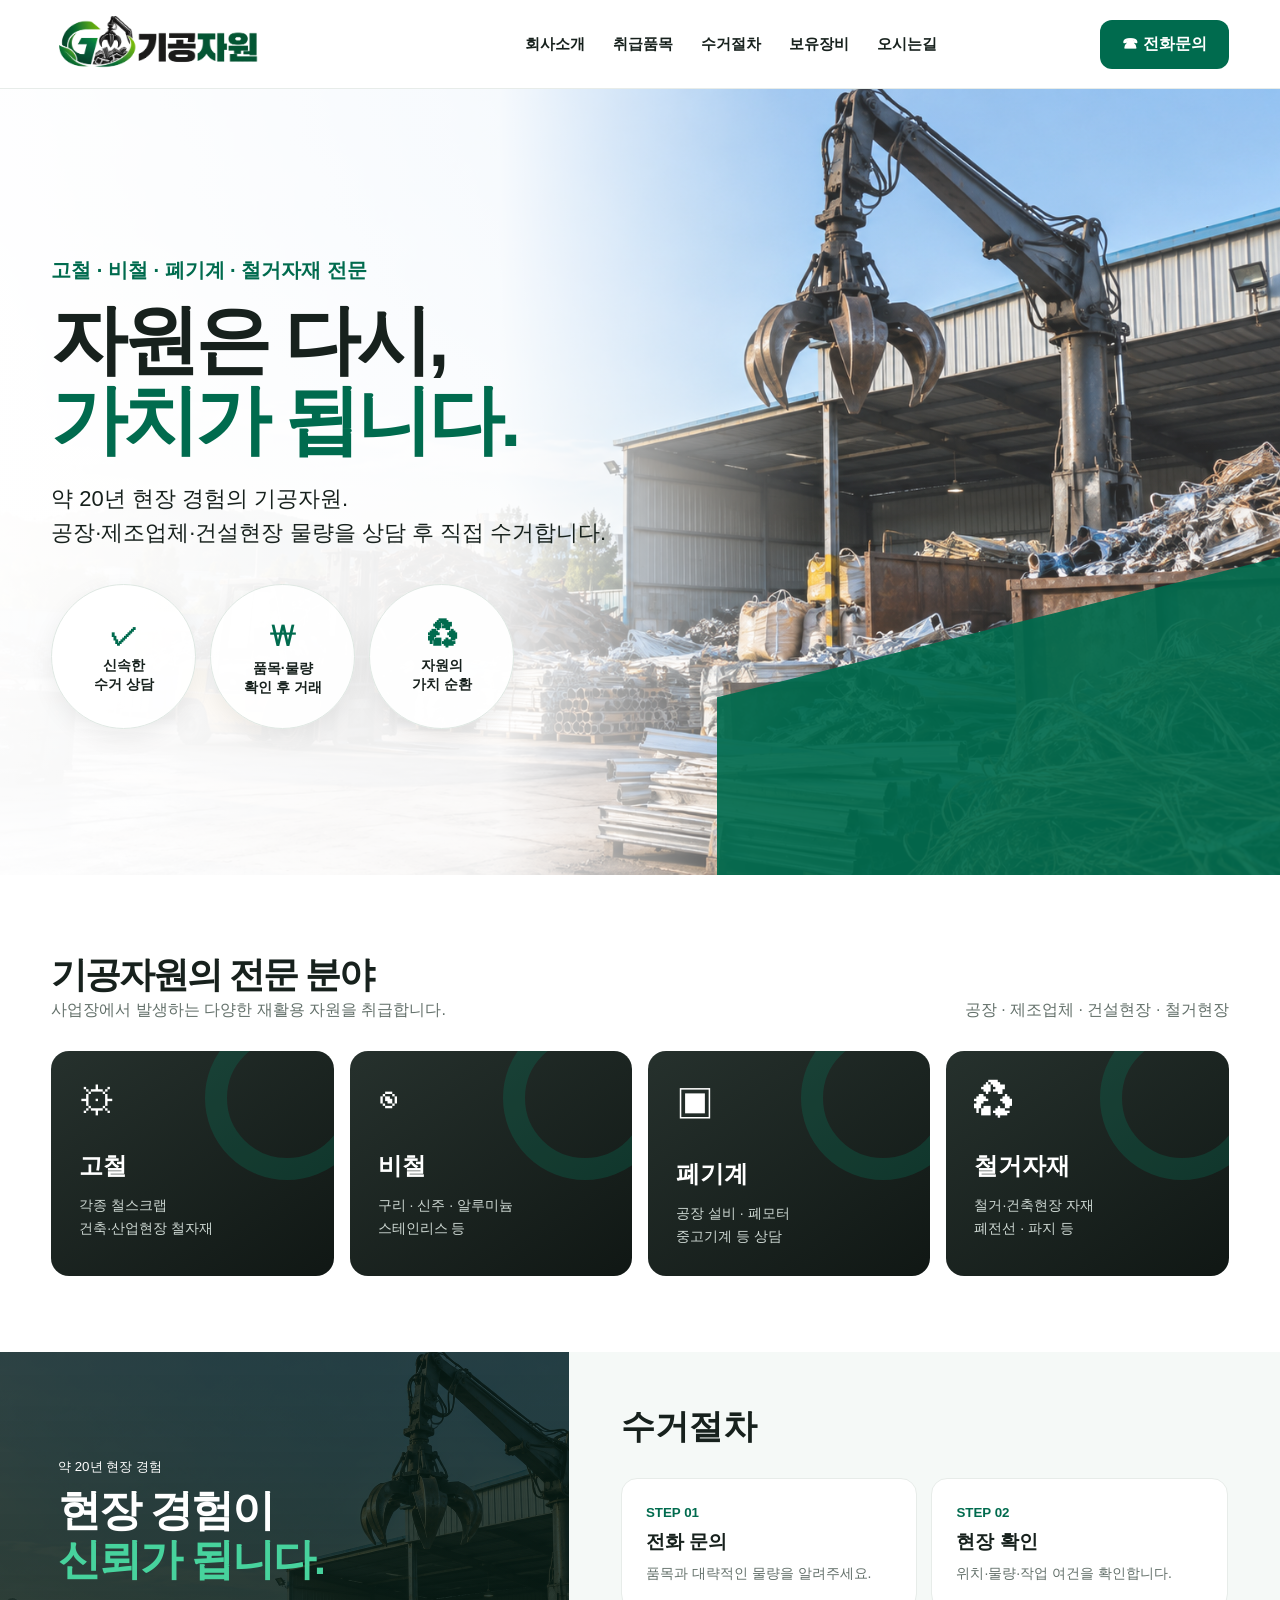
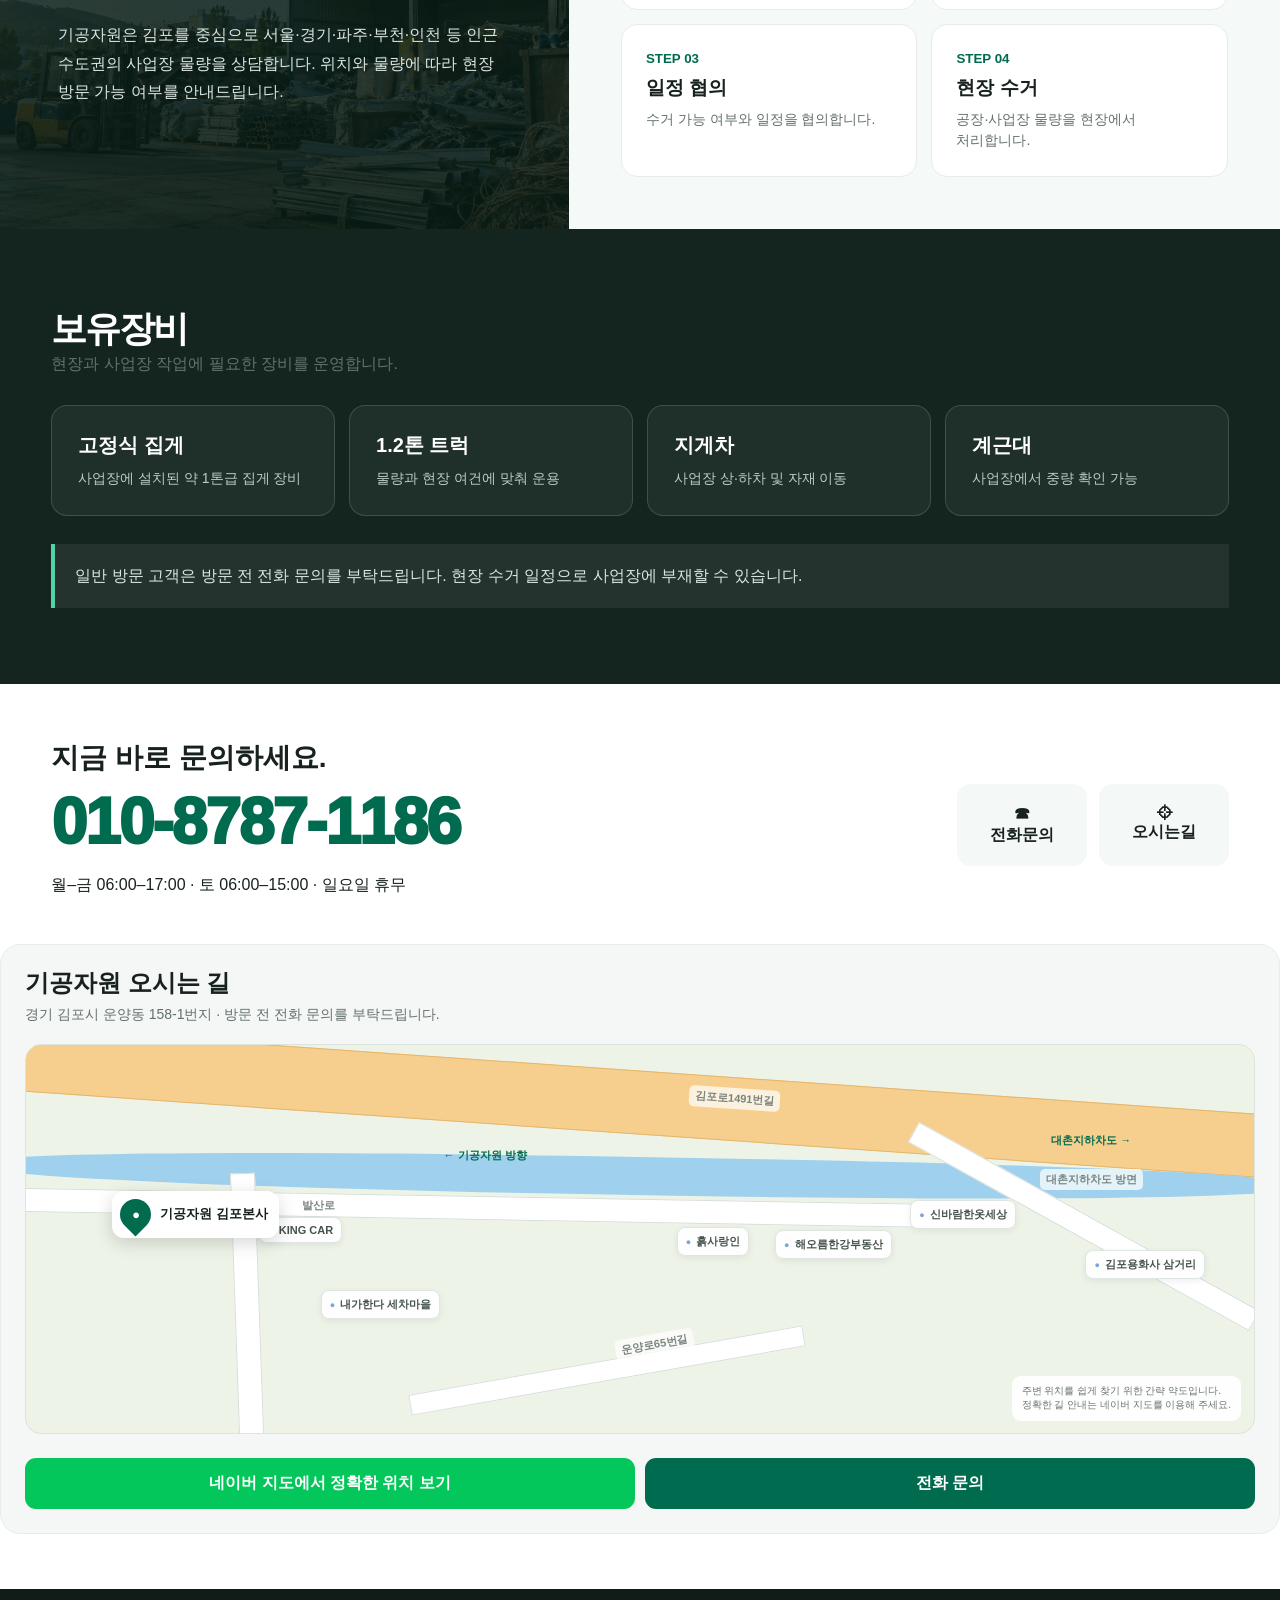
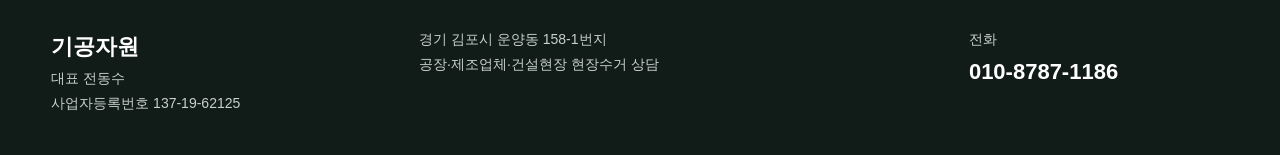
==== index.html @ 9118cd98 "Add files via upload" ====
<!doctype html>
<html lang="ko">
<head>

<title>김포 고철·비철 매입·현장수거 | 기공자원</title>
<meta name="description" content="김포 기공자원은 약 20년 현장 경험을 바탕으로 공장·제조업체·건설현장·철거현장의 고철, 비철, 구리, 신주, 알루미늄, 스테인리스, 폐전선, 폐모터, 폐기계, 철거자재를 상담 후 현장 수거합니다.">
<meta name="keywords" content="김포 고철, 김포 비철, 고철 매입, 비철 매입, 김포 고물상, 공장 고철 수거, 폐기계 매입, 폐전선 매입, 철거자재, 기공자원">
<meta name="robots" content="index,follow,max-image-preview:large,max-snippet:-1,max-video-preview:-1">
<meta name="googlebot" content="index,follow">
<meta name="Yeti" content="index,follow">
<meta name="author" content="기공자원">
<meta name="theme-color" content="#006b4e">
<meta name="format-detection" content="telephone=yes">
<meta name="geo.region" content="KR-41">
<meta name="geo.placename" content="김포시 운양동">
<link rel="icon" type="image/png" sizes="32x32" href="/assets/favicon-32.png">
<link rel="icon" type="image/png" sizes="192x192" href="/assets/favicon-192.png">
<link rel="apple-touch-icon" sizes="180x180" href="/assets/apple-touch-icon.png">
<link rel="manifest" href="/site.webmanifest">

<meta property="og:type" content="website">
<meta property="og:locale" content="ko_KR">
<meta property="og:site_name" content="기공자원">
<meta property="og:title" content="김포 고철·비철 매입·현장수거 | 기공자원">
<meta property="og:description" content="공장·제조업체·건설현장·철거현장의 고철·비철·폐기계·철거자재 현장 수거 상담. 약 20년 현장 경험의 김포 기공자원.">
<meta property="og:image" content="https://xn--ob0b9wn45c6va.kr/assets/og-image.jpg">
<meta property="og:image:width" content="1200">
<meta property="og:image:height" content="630">
<meta name="twitter:card" content="summary_large_image">
<meta name="twitter:title" content="김포 고철·비철 매입·현장수거 | 기공자원">
<meta name="twitter:description" content="공장·제조업체·건설현장 고철·비철·폐기계·철거자재 현장 수거 상담.">
<meta name="twitter:image" content="https://xn--ob0b9wn45c6va.kr/assets/og-image.jpg">

<link rel="canonical" href="https://xn--ob0b9wn45c6va.kr/">
<meta property="og:url" content="https://xn--ob0b9wn45c6va.kr/">
<!-- 네이버/구글 소유확인 코드는 발급 후 아래에 추가
<meta name="naver-site-verification" content="발급코드">
<meta name="google-site-verification" content="발급코드">
-->

<script type="application/ld+json">
{
  "@context": "https://schema.org",
  "@type": "LocalBusiness",
  "name": "기공자원",
  "url": "https://xn--ob0b9wn45c6va.kr/",
  "alternateName": "기공자원 김포본사",
  "description": "김포를 중심으로 공장, 제조업체, 건설현장, 철거현장의 고철·비철·폐기계·철거자재를 상담 후 현장 수거하는 자원 재활용 사업장",
  "image": "https://xn--ob0b9wn45c6va.kr/assets/og-image.jpg",
  "logo": "https://xn--ob0b9wn45c6va.kr/assets/favicon-512.png",
  "telephone": "+82-10-8787-1186",
  "address": {
    "@type": "PostalAddress",
    "streetAddress": "운양동 158-1번지",
    "addressLocality": "김포시",
    "addressRegion": "경기도",
    "addressCountry": "KR"
  },
  "areaServed": ["김포","서울","경기","파주","부천","인천"],
  "openingHoursSpecification": [
    {
      "@type": "OpeningHoursSpecification",
      "dayOfWeek": ["Monday","Tuesday","Wednesday","Thursday","Friday"],
      "opens": "06:00",
      "closes": "17:00"
    },
    {
      "@type": "OpeningHoursSpecification",
      "dayOfWeek": "Saturday",
      "opens": "06:00",
      "closes": "15:00"
    }
  ],
  "sameAs": ["https://m.place.naver.com/place/31618873/home"]
}
</script>

<meta charset="utf-8">
<meta name="viewport" content="width=device-width,initial-scale=1,viewport-fit=cover">


<style>
*{box-sizing:border-box}
html{scroll-behavior:smooth}
body{margin:0;font-family:Pretendard,"Noto Sans KR","Apple SD Gothic Neo",Arial,sans-serif;color:#17211d;background:#fff;word-break:keep-all}
a{color:inherit;text-decoration:none}
img{max-width:100%;display:block}
:root{--g:#006b4e;--g2:#00916d;--dark:#10201a;--muted:#64716b;--line:#e7ece9;--soft:#f4f8f6}
.wrap{width:min(1180px,92%);margin:auto}
header{position:sticky;top:0;z-index:50;background:rgba(255,255,255,.96);border-bottom:1px solid var(--line);backdrop-filter:blur(12px)}
.nav{height:88px;display:flex;align-items:center;justify-content:space-between;gap:28px}
.brand{width:310px;max-width:42vw;height:72px;overflow:hidden;display:flex;align-items:center}
.brand img{width:100%;height:100%;object-fit:contain;object-position:left center}
.menu{display:flex;gap:28px;font-size:15px;font-weight:800}
.call{background:var(--g);color:#fff;padding:14px 22px;border-radius:12px;font-weight:900;white-space:nowrap}
.hero{min-height:640px;position:relative;overflow:hidden;background:
linear-gradient(90deg,rgba(255,255,255,.98) 0%,rgba(255,255,255,.92) 39%,rgba(255,255,255,.15) 64%),
url('[data-uri]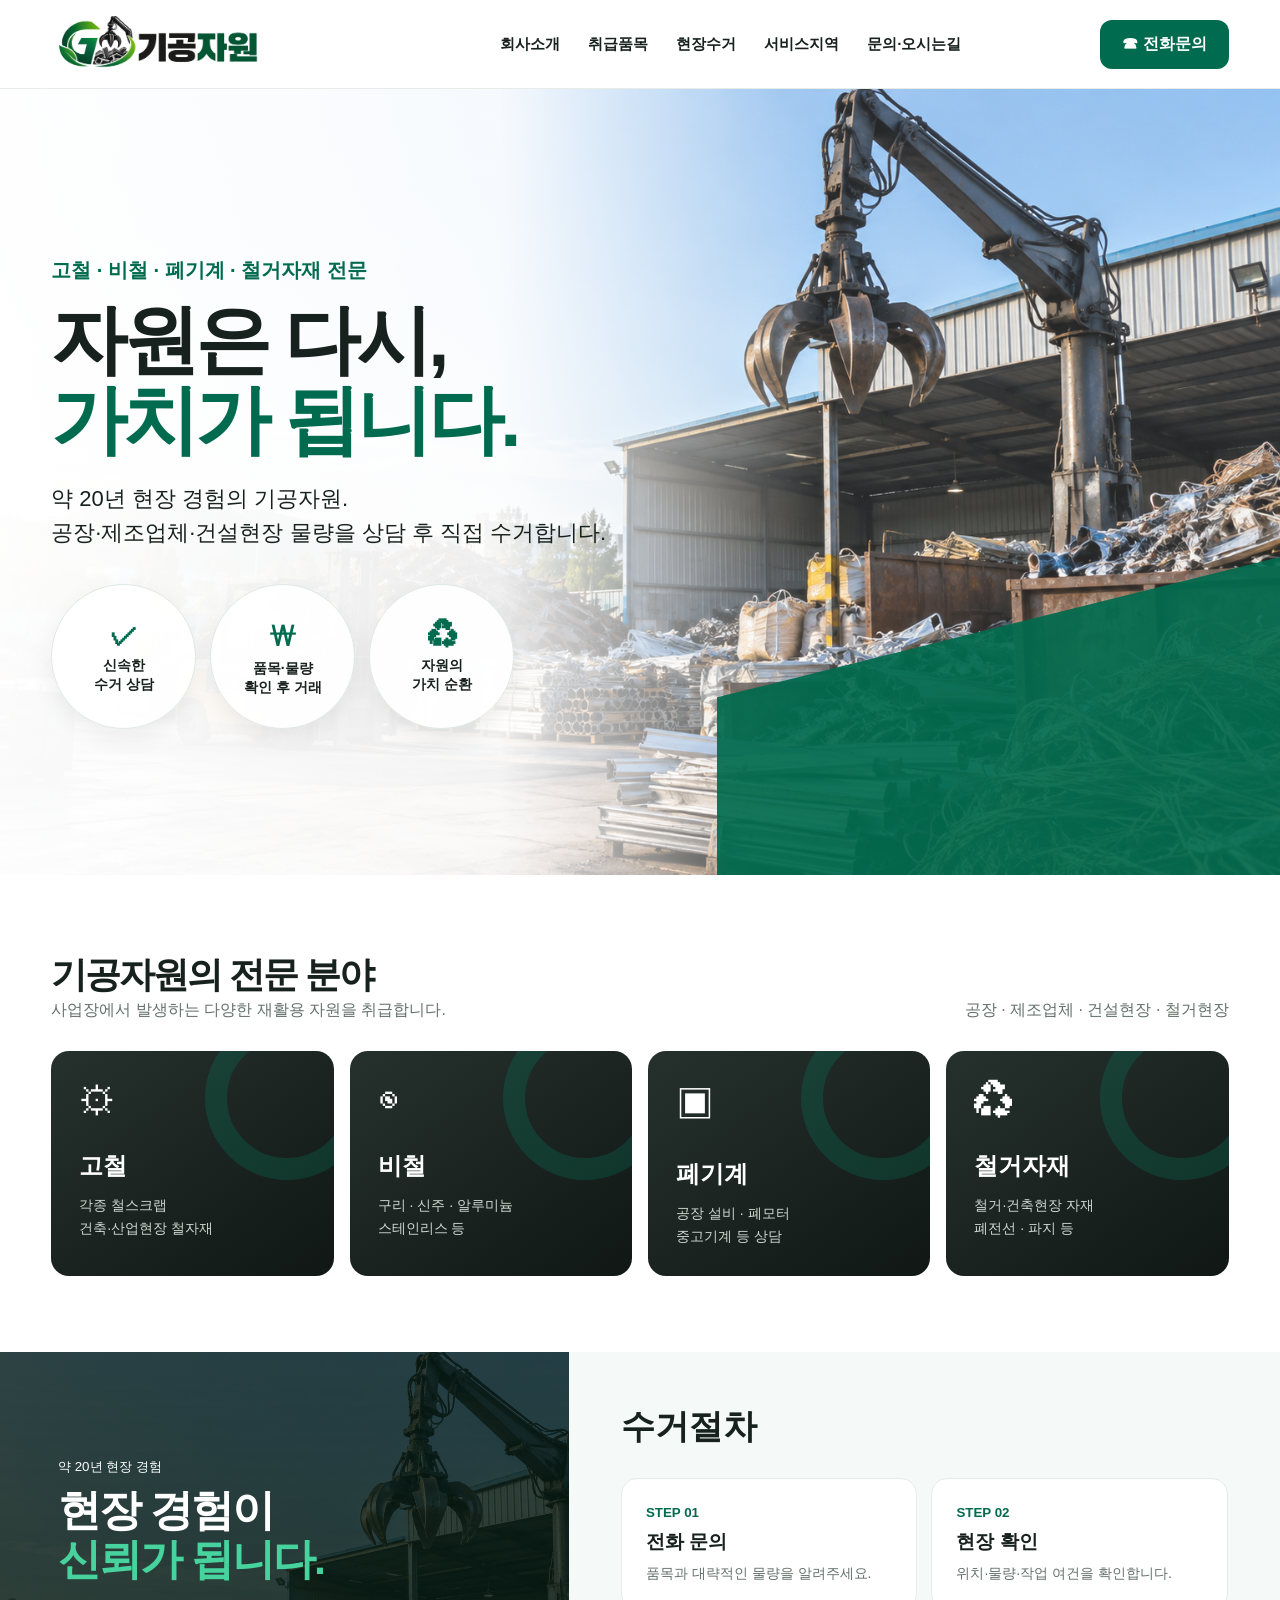
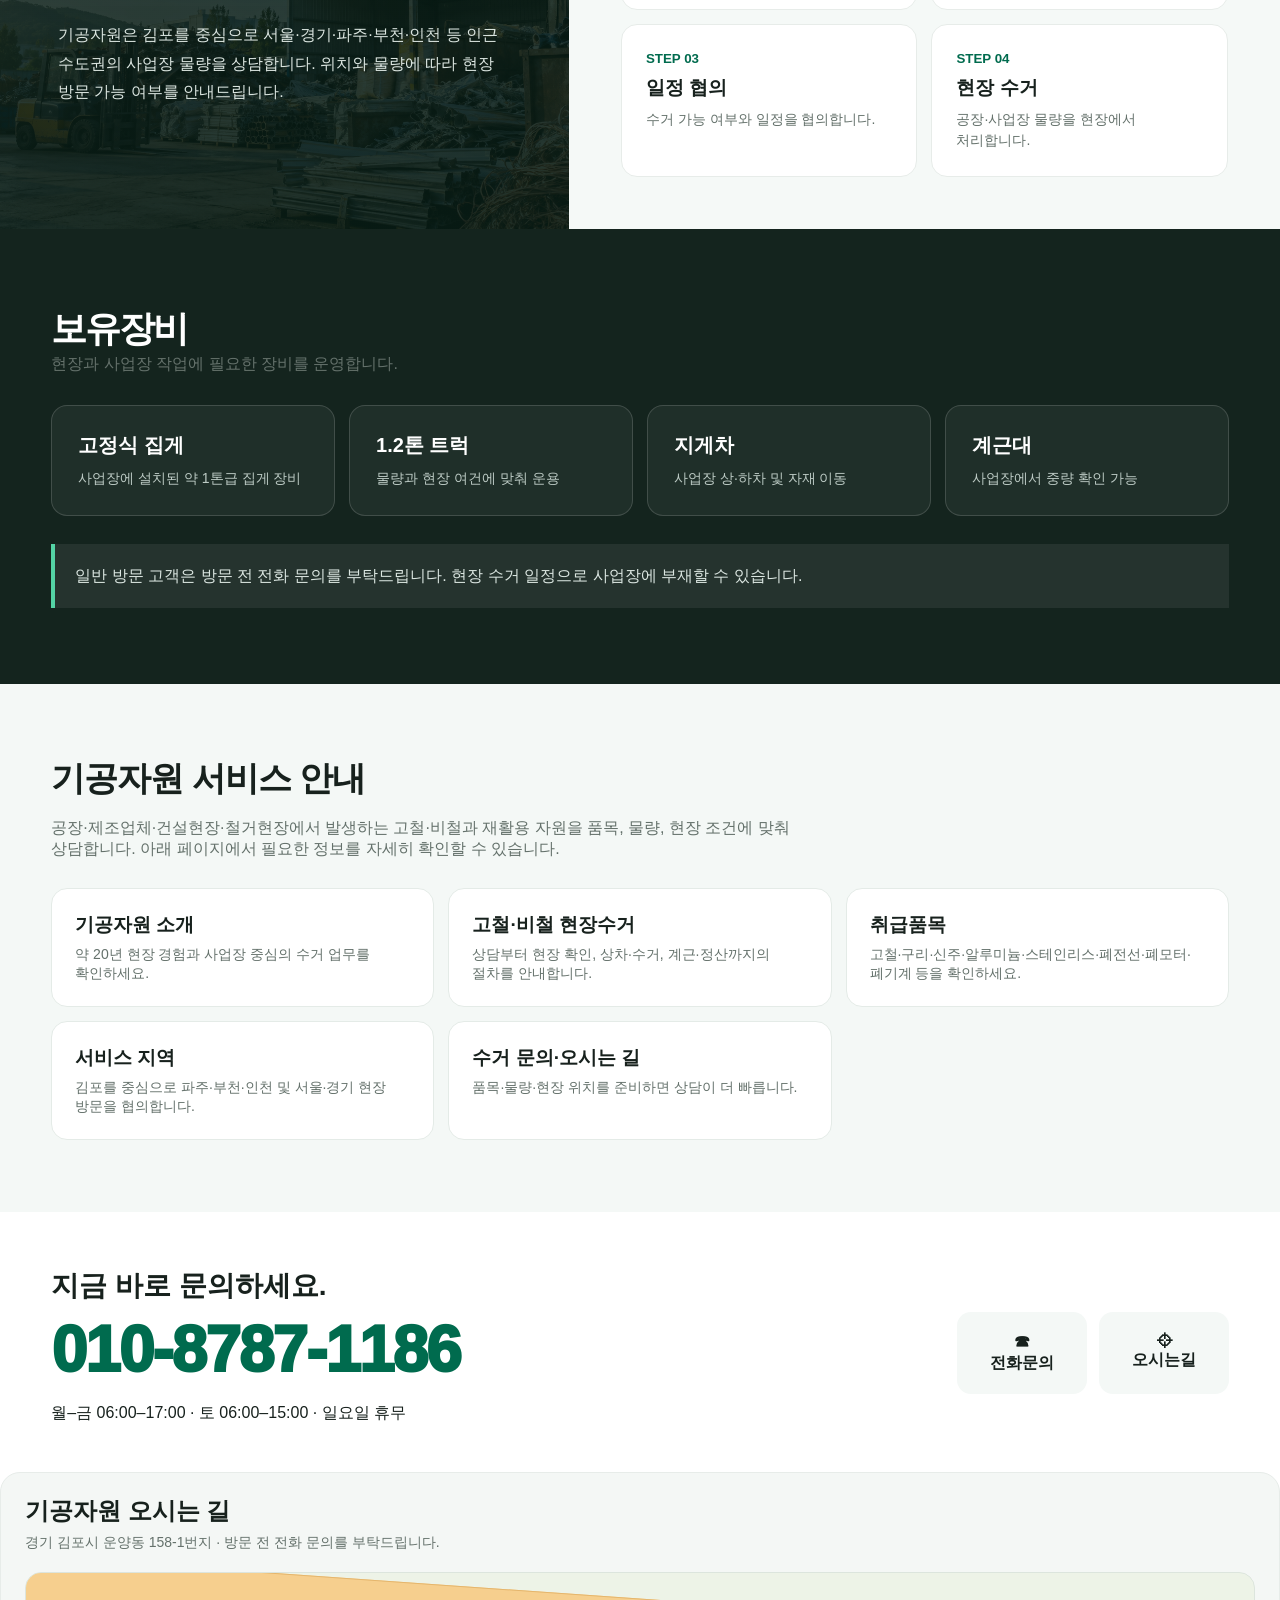
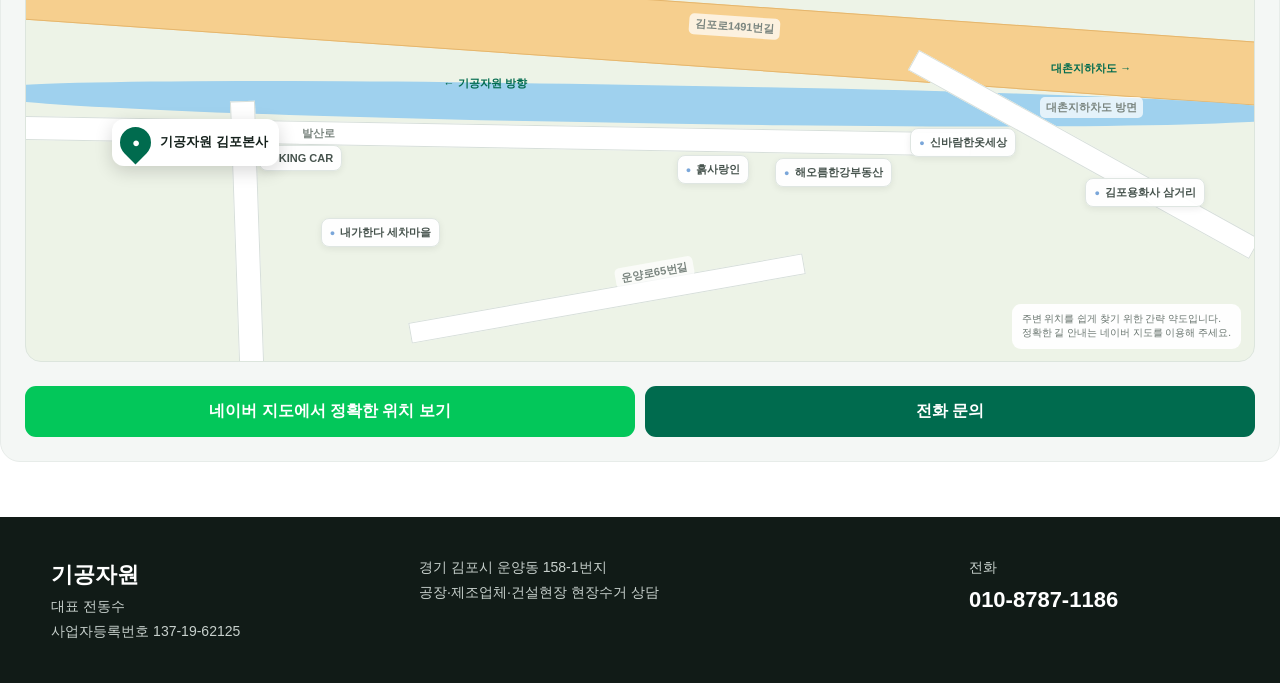
